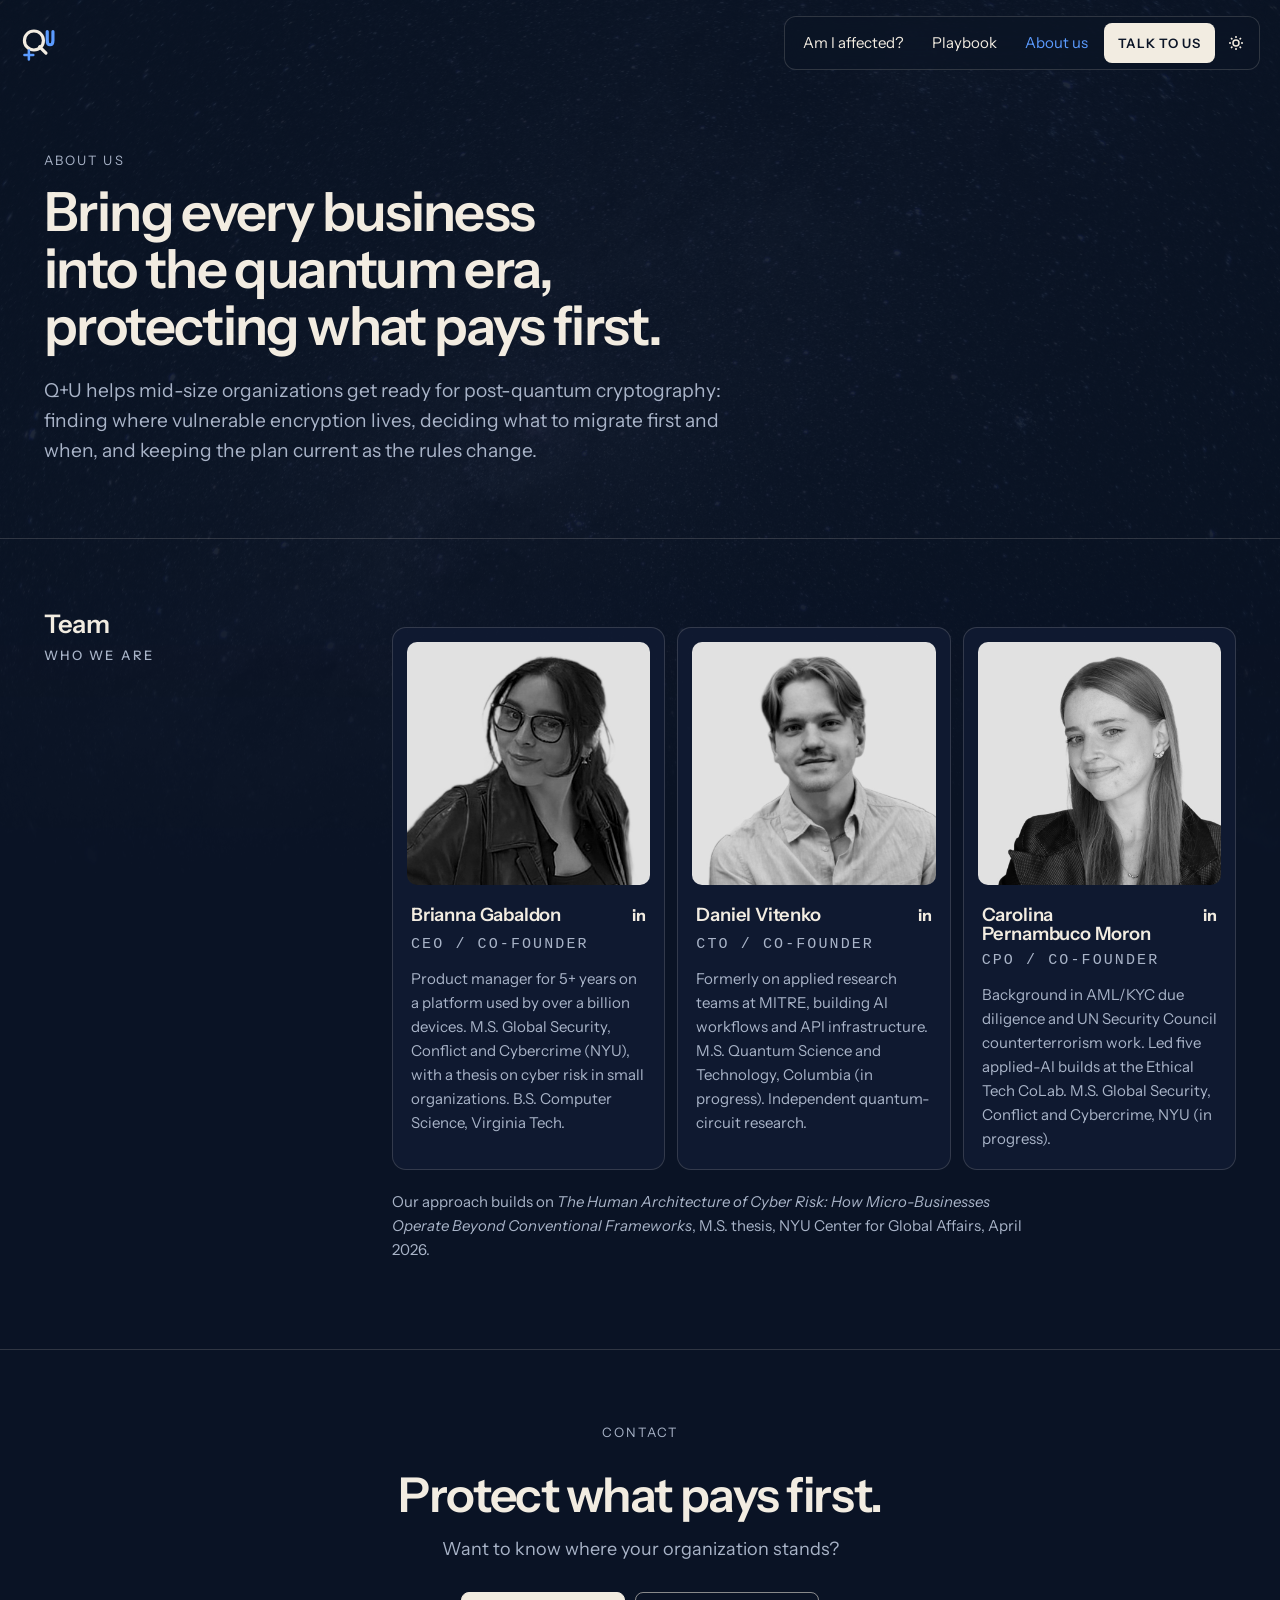
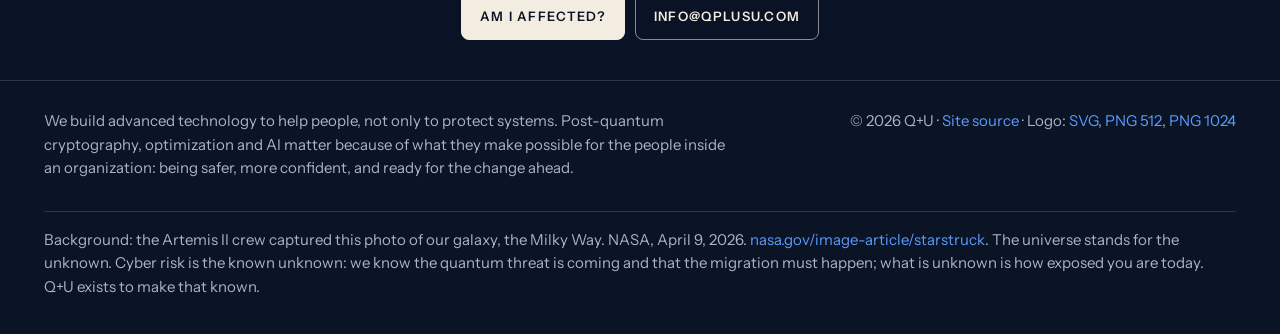
==== about.html @ ef6b321a "Trim the menu to Am I affected?, Playbook and About us Co-Authored-By: Claude Opus 5.5 <noreply@anth" ====
<!doctype html>
<html lang="en">
<head>
  <meta charset="utf-8">
  <meta name="viewport" content="width=device-width, initial-scale=1">
  <title>About Q+U</title>
  <meta name="description" content="Q+U's mission and the team behind it.">
  <script>
    (function(){try{
      var KEY="theme-override";
      function resolve(){var q=/[?&]theme=(dark|light)/.exec(location.search);if(q)return q[1];
        try{var o=sessionStorage.getItem(KEY);if(o==="dark"||o==="light")return o;}catch(e){}
        if(window.matchMedia&&window.matchMedia("(prefers-color-scheme: dark)").matches)return "dark";
        var h=new Date().getHours();return (h>=7&&h<19)?"light":"dark";}
      function apply(){var m=resolve();document.documentElement.setAttribute("data-theme",m);
        var meta=document.querySelector('meta[name="theme-color"]');if(meta)meta.content=m==="dark"?"#0B1426":"#F2ECE1";}
      apply();setInterval(apply,60000);
      window.__toggleTheme=function(){var cur=document.documentElement.getAttribute("data-theme");try{sessionStorage.setItem(KEY,cur==="dark"?"light":"dark");}catch(e){}apply();};
    }catch(e){}})();
  </script>
  <link rel="preconnect" href="https://fonts.googleapis.com">
  <link rel="stylesheet" href="https://fonts.googleapis.com/css2?family=Instrument+Sans:ital,wght@0,400;0,500;0,600;0,700;1,400&display=swap">
  <meta name="theme-color" content="#0B1426">
  <link rel="icon" href="assets/logo-mark.svg" type="image/svg+xml">
  <link rel="stylesheet" href="src/styles.css?v=20261103h">
</head>
<body>
  <a class="skip" href="#main">Skip to content</a>

  <div class="topbar">
    <a class="brand" href="./" aria-label="Q+U, home"><svg viewBox="0 0 120 120" aria-hidden="true"><circle cx="44" cy="52" r="30" fill="none" stroke="currentColor" stroke-width="10"/><path d="M62 72 L82 92" stroke="currentColor" stroke-width="10" stroke-linecap="round"/><path d="M86 24 V52 C86 70 104 70 104 52 V24" fill="none" stroke="var(--accent)" stroke-width="10" stroke-linecap="round"/><path d="M14 98 H42 M28 84 V112" stroke="var(--accent)" stroke-width="8" stroke-linecap="round"/></svg></a>
    <nav class="pill" id="pill" aria-label="Main">
      <a href="./#check">Am I affected?</a>
      <a href="./#playbook">Playbook</a>
      <a href="about.html" aria-current="page">About us</a>
      <div class="row">
        <a class="cta" href="./#contact">Talk to us</a>
        <button type="button" class="more" id="more" aria-label="Menu" aria-expanded="false"><svg viewBox="0 0 16 16" fill="none" stroke="currentColor" stroke-width="1.6"><path d="M2 4h12M2 8h12M2 12h12"/></svg></button>
        <button type="button" id="theme" aria-label="Toggle light and dark theme" onclick="window.__toggleTheme&&window.__toggleTheme()">
          <svg class="i-sun" viewBox="0 0 16 16" fill="none" stroke="currentColor" stroke-width="1.5"><circle cx="8" cy="8" r="3"/><path d="M8 1v2M8 13v2M1 8h2M13 8h2M3 3l1.4 1.4M11.6 11.6 13 13M3 13l1.4-1.4M11.6 4.4 13 3"/></svg>
          <svg class="i-moon" viewBox="0 0 16 16" fill="none" stroke="currentColor" stroke-width="1.5"><path d="M13.5 9.5A6 6 0 0 1 6.5 2.5a6 6 0 1 0 7 7z"/></svg>
        </button>
      </div>
    </nav>
  </div>

  <main id="main" tabindex="-1">
    <section class="block about-hero">
      <div class="wrap">
        <p class="eyebrow">About us</p>
        <h1 class="about-title">Bring every business into the quantum era, protecting what pays first.</h1>
        <p class="sub about-sub">Q+U helps mid-size organizations get ready for post-quantum cryptography: finding where vulnerable encryption lives, deciding what to migrate first and when, and keeping the plan current as the rules change.</p>
      </div>
    </section>

    <section class="block" id="team">
      <div class="wrap cols">
        <h2>Team<small>Who we are</small></h2>
        <div class="reveal">
          <div class="cards">
            <div class="card person"><div class="photo"><img src="assets/team/brianna.jpg?v=6" alt="Brianna Gabaldon" width="800" height="800" loading="lazy"></div><div class="who"><h3>Brianna Gabaldon</h3><a class="li" href="https://www.linkedin.com/in/brianna-gabaldon-328011149/" rel="noopener" aria-label="Brianna Gabaldon on LinkedIn">in</a></div><span class="role">CEO / Co-founder</span><p class="fine">Product manager for 5+ years on a platform used by over a billion devices. M.S. Global Security, Conflict and Cybercrime (NYU), with a thesis on cyber risk in small organizations. B.S. Computer Science, Virginia Tech.</p></div>
            <div class="card person"><div class="photo"><img src="assets/team/daniel.jpg?v=6" alt="Daniel Vitenko" width="800" height="800" loading="lazy"></div><div class="who"><h3>Daniel Vitenko</h3><a class="li" href="https://www.linkedin.com/in/daniel-vitenko/" rel="noopener" aria-label="Daniel Vitenko on LinkedIn">in</a></div><span class="role">CTO / Co-founder</span><p class="fine">Formerly on applied research teams at MITRE, building AI workflows and API infrastructure. M.S. Quantum Science and Technology, Columbia (in progress). Independent quantum-circuit research.</p></div>
            <div class="card person"><div class="photo"><img src="assets/team/carolina.jpg?v=6" alt="Carolina Pernambuco Moron" width="800" height="800" loading="lazy"></div><div class="who"><h3>Carolina Pernambuco Moron</h3><a class="li" href="https://www.linkedin.com/in/carolina-pernambuco-moron/" rel="noopener" aria-label="Carolina Pernambuco Moron on LinkedIn">in</a></div><span class="role">CPO / Co-founder</span><p class="fine">Background in AML/KYC due diligence and UN Security Council counterterrorism work. Led five applied-AI builds at the Ethical Tech CoLab. M.S. Global Security, Conflict and Cybercrime, NYU (in progress).</p></div>
          </div>
          <p class="fine" style="margin-top:20px">Our approach builds on <em>The Human Architecture of Cyber Risk: How Micro-Businesses Operate Beyond Conventional Frameworks</em>, M.S. thesis, NYU Center for Global Affairs, April 2026.</p>
        </div>
      </div>
    </section>

    <section class="block" id="contact">
      <div class="wrap contact-inner reveal">
        <p class="eyebrow">Contact</p>
        <h2>Protect what pays first.</h2>
        <p>Want to know where your organization stands?</p>
        <div class="btns">
          <a class="btn solid" href="./#check">Am I affected?</a>
          <a class="btn" href="mailto:info@qplusu.com">info@qplusu.com</a>
        </div>
      </div>
    </section>
  </main>

  <footer class="site">
    <div class="wrap">
      <p>We build advanced technology to help people, not only to protect systems. Post-quantum cryptography, optimization and AI matter because of what they make possible for the people inside an organization: being safer, more confident, and ready for the change ahead.</p>
      <p>© 2026 Q+U · <a href="https://github.com/QplusU/qplusu.github.io">Site source</a> · Logo: <a href="assets/brand/qplusu-mark.svg" download>SVG</a>, <a href="assets/brand/qplusu-mark-512.png" download>PNG 512</a>, <a href="assets/brand/qplusu-mark-1024.png" download>PNG 1024</a></p>
      <p class="credit">Background: the Artemis II crew captured this photo of our galaxy, the Milky Way. NASA, April 9, 2026. <a href="https://www.nasa.gov/image-article/starstruck/" rel="noopener">nasa.gov/image-article/starstruck</a>. The universe stands for the unknown. Cyber risk is the known unknown: we know the quantum threat is coming and that the migration must happen; what is unknown is how exposed you are today. Q+U exists to make that known.</p>
    </div>
  </footer>
  <script>
    (function(){
      var io = new IntersectionObserver(function(es){ es.forEach(function(e){ if(e.isIntersecting){ e.target.classList.add('in'); io.unobserve(e.target); } }); }, { rootMargin: '0px 0px -10% 0px' });
      document.querySelectorAll('.reveal').forEach(function(el){ io.observe(el); });
      // galaxy: full in the hero, dimmed once the reader is in the text
      (function(){
        var root = document.documentElement, hero = document.querySelector('.hero');
        function upd(){ var h = hero ? hero.offsetHeight : 800; var g = Math.max(0.25, 1 - Math.max(0, window.scrollY - h * 0.5) / (h * 0.6)); root.style.setProperty('--gal', g.toFixed(2)); }
        window.addEventListener('scroll', upd, { passive: true }); window.addEventListener('resize', upd, { passive: true }); upd();
      })();
      // playbook signup: opens the visitor's mail app until a form service is connected
      (function(){
        var f = document.getElementById('signup'); if (!f) return;
        f.addEventListener('submit', function(e){
          e.preventDefault();
          var d = new FormData(f), body = 'Please send me the PQC readiness playbook when it is ready.\n\nEmail: ' + d.get('email') + '\nRole: ' + (d.get('role')||'') + '\nSector: ' + (d.get('sector')||'') + '\nQuestion: ' + (d.get('question')||'');
          location.href = 'mailto:info@qplusu.com?subject=' + encodeURIComponent('Playbook signup') + '&body=' + encodeURIComponent(body);
        });
      })();
      var pill = document.getElementById('pill'), more = document.getElementById('more');
      more.addEventListener('click', function(){ var o = pill.classList.toggle('open'); more.setAttribute('aria-expanded', o); });
      pill.querySelectorAll('a').forEach(function(a){ a.addEventListener('click', function(){ pill.classList.remove('open'); }); });
    })();
  </script>
</body>
</html>
---- src/styles.css ----
/* Q+U — full-viewport hero on a particle ring, floating pill nav, light and dark themes.
   Direction from harmoniqs.ai: one deep ground colour, cream lettering, a single accent,
   tight display type, lots of air. Rules and tables keep the ruled-paper feel below the fold. */

:root {
  --font: "Instrument Sans", "Be Vietnam Pro", "Helvetica Neue", Arial, sans-serif;
  --fs-0: 0.8125rem;
  --fs-1: 0.9375rem;
  --fs-2: 1.125rem;
  --fs-3: 1.6rem;
  --fs-display: clamp(2.6rem, 1.6rem + 4.2vw, 5.4rem);
  --label-w: 300px;
  --measure: 64ch;
  --ease: cubic-bezier(.2,.7,.2,1);

  /* light: the paper palette */
  --bg: #F2ECE1;
  --bg-2: #EAE2D4;
  --fg: #14264A;
  --fg-soft: #4A5A78;
  --line: rgba(20,38,74,0.22);
  --line-strong: #14264A;
  --accent: #2A66B8;
  --accent-ink: #FFFFFF;
  --cta: #14264A;
  --cta-ink: #F2ECE1;
  --ring-a: 42,102,184;
  --ring-b: 20,38,74;
  --pill: rgba(242,236,225,0.72);
  color-scheme: light;
}
:root[data-theme="dark"] {
  --bg: #0B1426;
  --bg-2: #101B33;
  --fg: #F2ECE1;
  --fg-soft: #A9B4C8;
  --line: rgba(242,236,225,0.16);
  --line-strong: rgba(242,236,225,0.55);
  --accent: #5B9BFF;
  --accent-ink: #0B1426;
  --cta: #F2ECE1;
  --cta-ink: #0B1426;
  --ring-a: 91,155,255;
  --ring-b: 242,236,225;
  --pill: rgba(11,20,38,0.6);
  color-scheme: dark;
}

*, *::before, *::after { box-sizing: border-box; }
html { -webkit-text-size-adjust: 100%; scroll-behavior: smooth; }
@media (prefers-reduced-motion: reduce) { html { scroll-behavior: auto; } }
body { margin: 0; background: var(--bg); color: var(--fg); font: 400 var(--fs-2)/1.55 var(--font); transition: background 400ms var(--ease), color 400ms var(--ease); position: relative; isolation: isolate; }
/* the universe behind everything: the unknown. faint, fixed, fading toward the bottom of the viewport */
body::before { content: ""; position: fixed; inset: 0; z-index: -2; pointer-events: none; background: url("../assets/galaxy.jpg") center / cover no-repeat; opacity: calc(0.6 * var(--gal)); mix-blend-mode: screen; transition: opacity 200ms linear;
  -webkit-mask-image: linear-gradient(180deg, #000 0%, #000 55%, transparent 100%); mask-image: linear-gradient(180deg, #000 0%, #000 55%, transparent 100%); }
:root:not([data-theme="dark"]) body::before { opacity: calc(0.14 * var(--gal)); filter: invert(1) grayscale(1) contrast(1.1) blur(0.4px); mix-blend-mode: multiply; }
@media (prefers-reduced-transparency: reduce) { body::before { display: none; } }
::selection { background: var(--accent); color: var(--accent-ink); }
:focus-visible { outline: 2px solid var(--accent); outline-offset: 3px; }
a { color: var(--accent); text-decoration: none; }
a:hover { text-decoration: underline; text-underline-offset: 0.2em; }
h1, h2, h3, h4 { font-weight: 600; line-height: 1.05; margin: 0; text-wrap: balance; letter-spacing: -0.02em; }
h2 { font-size: var(--fs-3); letter-spacing: -0.015em; }
h3 { font-size: var(--fs-2); margin: 28px 0 10px; letter-spacing: -0.01em; }
p { max-width: var(--measure); margin: 0 0 1em; }
.fine { font-size: var(--fs-1); line-height: 1.6; color: var(--fg-soft); }
.eyebrow { font-size: var(--fs-0); letter-spacing: 0.16em; text-transform: uppercase; color: var(--fg-soft); margin: 0 0 14px; }
.skip { position: absolute; left: -999px; }
.skip:focus { left: 16px; top: 8px; z-index: 2000; background: var(--bg); border: 1px solid var(--line-strong); padding: 6px 10px; }
.wrap { max-width: 1240px; margin-inline: auto; padding-inline: 24px; }

/* ---------- floating pill nav ---------- */
.topbar { position: fixed; inset: 0 0 auto 0; z-index: 100; display: flex; align-items: center; justify-content: space-between; padding: 16px 20px; pointer-events: none; }
.topbar > * { pointer-events: auto; }
.brand { display: inline-flex; align-items: center; gap: 10px; color: var(--fg); font-weight: 700; font-size: 1.15rem; letter-spacing: -0.02em; }
.brand:hover { text-decoration: none; }
.brand img { width: 30px; height: 30px; display: block; }
.brand .plus { color: var(--accent); }
.pill { display: flex; align-items: center; gap: 4px; padding: 6px; border: 1px solid var(--line); border-radius: 12px; background: var(--pill); backdrop-filter: blur(14px); -webkit-backdrop-filter: blur(14px); }
.pill a { color: var(--fg); font-size: var(--fs-1); padding: 8px 12px; border-radius: 8px; white-space: nowrap; }
.pill a:hover { background: color-mix(in srgb, var(--fg) 8%, transparent); text-decoration: none; }
.pill .cta { background: var(--cta); color: var(--cta-ink); font-weight: 600; letter-spacing: 0.06em; text-transform: uppercase; font-size: var(--fs-0); padding: 10px 14px; }
.pill .cta:hover { background: var(--accent); color: var(--accent-ink); }
.pill button { all: unset; cursor: pointer; display: grid; place-items: center; width: 34px; height: 34px; border-radius: 8px; color: var(--fg); }
.pill button:hover { background: color-mix(in srgb, var(--fg) 8%, transparent); }
.pill button svg { width: 16px; height: 16px; }
:root[data-theme="dark"] .pill .i-sun { display: block; } :root[data-theme="dark"] .pill .i-moon { display: none; }
:root:not([data-theme="dark"]) .pill .i-sun { display: none; } :root:not([data-theme="dark"]) .pill .i-moon { display: block; }
.pill .row { display: flex; align-items: center; gap: 4px; }
.pill .more { display: none; }

/* ---------- hero ---------- */
.hero { position: relative; min-height: min(100svh, 900px); display: grid; align-items: center; overflow: hidden; isolation: isolate; padding-block: 110px 70px; }
.hero::before { content: ""; position: absolute; inset: 0; z-index: -1; background: radial-gradient(60% 70% at 72% 50%, color-mix(in srgb, var(--accent) 10%, transparent), transparent 70%); }
.hero-grid { display: grid; grid-template-columns: minmax(0, 11fr) minmax(0, 9fr); gap: 32px; align-items: center; width: 100%; }
.hero-inner { position: relative; text-align: left; }
.hero h1 { font-size: clamp(2.4rem, 1.4rem + 3.4vw, 4.6rem); letter-spacing: -0.035em; line-height: 0.98; max-width: 14ch; }
.hero .sub { margin: 22px 0 30px; max-width: 44ch; color: var(--fg-soft); font-size: clamp(1rem, 0.9rem + 0.4vw, 1.2rem); }
.hero .btns { justify-content: flex-start; }
.hero-fig { position: relative; aspect-ratio: 1 / 1; max-width: 600px; width: 100%; margin-left: auto; }
#disc { display: block; width: 100%; height: 100%; }
.hero-fig .ring-key { left: 0; right: 0; bottom: -8px; justify-content: flex-end; }
.btns { display: flex; gap: 10px; flex-wrap: wrap; justify-content: center; }
.btn { display: inline-block; font-weight: 600; font-size: var(--fs-0); letter-spacing: 0.1em; text-transform: uppercase; padding: 13px 18px; border-radius: 8px; border: 1px solid var(--line-strong); color: var(--fg); transition: transform 200ms var(--ease), background 200ms var(--ease), color 200ms var(--ease); }
.btn:hover { text-decoration: none; transform: translateY(-1px); background: color-mix(in srgb, var(--fg) 8%, transparent); }
.btn.solid { background: var(--cta); color: var(--cta-ink); border-color: var(--cta); }
.btn.solid:hover { background: var(--accent); border-color: var(--accent); color: var(--accent-ink); }
.btn.accent { background: var(--accent); color: var(--accent-ink); border-color: var(--accent); }
.scrollhint { position: absolute; bottom: 22px; left: 50%; transform: translateX(-50%); font-size: var(--fs-0); letter-spacing: 0.16em; text-transform: uppercase; color: var(--fg-soft); }
.scrollhint::after { content: ""; display: block; width: 1px; height: 28px; margin: 8px auto 0; background: var(--line-strong); animation: hint 1.8s var(--ease) infinite; transform-origin: top; }
@keyframes hint { 0% { transform: scaleY(0); } 50% { transform: scaleY(1); } 100% { transform: scaleY(0); transform-origin: bottom; } }
.ring-key { position: absolute; left: 24px; bottom: 22px; display: flex; gap: 16px; font-size: var(--fs-0); letter-spacing: 0.14em; text-transform: uppercase; color: var(--fg-soft); }
.ring-key i { display: inline-block; width: 8px; height: 8px; margin-right: 6px; vertical-align: 0; background: rgb(var(--ring-b)); opacity: 0.6; }
.ring-key i.on { background: rgb(var(--ring-a)); opacity: 1; }

/* ---------- stats band ---------- */
.band { border-block: 1px solid var(--line); background: color-mix(in srgb, var(--bg-2) 94%, transparent); }
.stats { display: grid; grid-template-columns: repeat(3, minmax(0, 1fr)); }
.stats > div { padding: 28px 24px; border-right: 1px solid var(--line); }
.stats > div:last-child { border-right: 0; }
.stats b { display: block; font-size: clamp(2rem, 1.4rem + 2vw, 3.2rem); font-weight: 600; letter-spacing: -0.03em; line-height: 1; font-variant-numeric: tabular-nums; }
.stats span { display: block; margin-top: 8px; font-size: var(--fs-2); color: var(--fg-soft); }

/* ---------- sections: label column, body ---------- */
section.block { padding-block: 72px; border-bottom: 1px solid var(--line); background: color-mix(in srgb, var(--bg) 86%, transparent); }
section.hero { background: transparent; }
section.block:last-of-type { border-bottom: 0; }
.cols { display: grid; grid-template-columns: var(--label-w) minmax(0, 1fr); gap: 0 48px; }
.cols > h2 { position: sticky; top: 96px; align-self: start; }
.cols > h2 small { display: block; font: 500 var(--fs-0)/1.4 var(--font); letter-spacing: 0.16em; text-transform: uppercase; color: var(--fg-soft); margin-top: 8px; }
.cols .lead { font-size: clamp(1.25rem, 1.05rem + 0.8vw, 1.65rem); line-height: 1.35; letter-spacing: -0.015em; max-width: 30ch; margin-bottom: 20px; }

/* cards */
.cards { display: grid; grid-template-columns: repeat(auto-fill, minmax(250px, 1fr)); gap: 12px; margin: 16px 0 8px; }
.cards.two { grid-template-columns: repeat(auto-fit, minmax(250px, 1fr)); max-width: 720px; }
.card { display: flex; flex-direction: column; gap: 8px; padding: 20px; border: 1px solid var(--line); border-radius: 14px; background: color-mix(in srgb, var(--bg-2) 88%, transparent); color: var(--fg); transition: transform 240ms var(--ease), border-color 240ms var(--ease), background 240ms var(--ease); }
.card h3 { margin: 6px 0 0; }
.card p { margin: 0; }
a.card:hover { text-decoration: none; transform: translateY(-3px); border-color: var(--accent); }
.cardtop, .cardfoot { display: flex; justify-content: space-between; align-items: center; gap: 8px; flex-wrap: wrap; }
.cardfoot { margin-top: auto; padding-top: 8px; }
.tag { align-self: flex-start; font-size: var(--fs-0); font-weight: 600; letter-spacing: 0.12em; text-transform: uppercase; color: var(--accent); }
.status { font-size: var(--fs-0); letter-spacing: 0.12em; text-transform: uppercase; border: 1px solid var(--line-strong); border-radius: 999px; padding: 2px 9px; color: var(--fg-soft); }
.status.proto { border-style: dashed; }
.card.person { padding: 14px 14px 18px; gap: 0; }
.card.person .photo { aspect-ratio: 1 / 1; border-radius: 10px; overflow: hidden; background: var(--bg-2); margin-bottom: 18px; }
.card.person .photo img { width: 100%; height: 100%; object-fit: cover; display: block; filter: grayscale(1) contrast(1.08); transition: filter 300ms var(--ease); }
.card.person:hover .photo img { filter: grayscale(1) contrast(1.12) brightness(1.04); }
.card.person .who { display: flex; justify-content: space-between; align-items: baseline; gap: 12px; padding-inline: 4px; }
.card.person .who h3 { margin: 0; font-size: 1.15rem; }
.card.person .li { font-weight: 700; font-size: 1rem; letter-spacing: 0; color: var(--fg); text-decoration: none; }
.card.person .li:hover { color: var(--accent); }
.card.person .role { display: block; margin: 6px 0 12px; padding-inline: 4px; font: 500 var(--fs-1)/1.4 ui-monospace, Menlo, Consolas, monospace; letter-spacing: 0.14em; text-transform: uppercase; color: var(--fg-soft); }
.card.person p { padding-inline: 4px; }

/* tables */
table.spec { border-collapse: collapse; width: 100%; max-width: 860px; font-size: var(--fs-2); margin: 8px 0 12px; }
table.spec th, table.spec td { text-align: left; padding: 12px 0; border-top: 1px solid var(--line); vertical-align: top; }
table.spec tr:last-child th, table.spec tr:last-child td { border-bottom: 1px solid var(--line); }
table.spec th { font-weight: 600; letter-spacing: 0.1em; text-transform: uppercase; font-size: var(--fs-1); width: 30%; padding-right: 16px; color: var(--fg); }
table.spec td { color: var(--fg); }
table.spec tr.us th, table.spec tr.us td { color: var(--accent); }
.callout { border: 1px solid var(--line); border-left: 3px solid var(--accent); border-radius: 0 12px 12px 0; padding: 14px 18px; margin: 20px 0 0; font-size: var(--fs-1); color: var(--fg-soft); max-width: 820px; }
.callout p { margin: 0; max-width: none; }

/* reveal */
.reveal { opacity: 0; transform: translateY(18px); transition: opacity 700ms var(--ease), transform 700ms var(--ease); }
.reveal.in { opacity: 1; transform: none; }
@media (prefers-reduced-motion: reduce) { .reveal { opacity: 1; transform: none; transition: none; } .scrollhint::after { animation: none; } }

/* wave band under the contact call to action */
.wave-band { position: relative; height: clamp(360px, 46vw, 620px); margin-top: -16px; }
.wave-band canvas { position: absolute; inset: 0; width: 100%; height: 100%; display: block; }
.wave-band .ring-key { left: 24px; bottom: 10px; }
section#contact { padding-block: 40px 0; }

/* contact + footer */
.contact-inner { text-align: center; padding: 16px 24px 40px; }
.contact-inner h2 { font-size: clamp(1.8rem, 1.2rem + 2.4vw, 3rem); letter-spacing: -0.03em; }
.contact-inner p { margin: 16px auto 28px; color: var(--fg-soft); }
footer.site { border-top: 1px solid var(--line); padding: 28px 0 36px; font-size: var(--fs-1); color: var(--fg-soft); background: color-mix(in srgb, var(--bg) 85%, transparent); }
footer.site .credit { flex-basis: 100%; max-width: none; border-top: 1px solid var(--line); padding-top: 16px; margin-top: 8px; }
footer.site .wrap { display: flex; justify-content: space-between; gap: 24px; flex-wrap: wrap; }
footer.site p { margin: 0; max-width: 70ch; }

/* ---------- narrow ---------- */
@media (max-width: 1100px) { :root { --label-w: 240px; } }
@media (max-width: 900px) {
  .pill a:not(.cta) { display: none; }
  .pill .more { display: grid; }
  .pill.open a:not(.cta) { display: block; }
  .pill.open { position: absolute; top: 12px; right: 16px; flex-direction: column; align-items: stretch; }
  .pill.open .row { display: flex; gap: 4px; align-self: flex-end; }
  .cols { grid-template-columns: minmax(0, 1fr); gap: 18px; }
  .cols > h2 { position: static; }
  .stats { grid-template-columns: minmax(0, 1fr); }
  .stats > div { border-right: 0; border-bottom: 1px solid var(--line); padding: 20px 24px; }
  .stats > div:last-child { border-bottom: 0; }
  section.block { padding-block: 48px; }
  .ring-key { display: none; }
  .hero { padding-block: 96px 56px; min-height: 0; }
  .hero-grid { grid-template-columns: minmax(0, 1fr); gap: 24px; }
  .hero h1 { max-width: none; }
  .hero-fig { max-width: 420px; margin-inline: auto; }
  .scrollhint { display: none; }
  table.spec th { width: 38%; }
  .wrap { padding-inline: 16px; }
}
.hero-note { margin: 26px 0 0; max-width: 44ch; }

/* telescope: a lens that follows the pointer and reveals the universe at full strength */
:root { --lx: -1000px; --ly: -1000px; --lens: 0; --lr: 90px; --gal: 1; }
body::after { content: ""; position: fixed; inset: 0; z-index: -1; pointer-events: none; opacity: var(--lens);
  background: url("../assets/galaxy.jpg") center / 160% auto no-repeat;
  background-position: calc(50% + (50% - var(--lx)) * 0.2) calc(50% + (50% - var(--ly)) * 0.2);
  -webkit-mask-image: radial-gradient(circle var(--lr) at var(--lx) var(--ly), #000 0 82%, transparent 100%);
  mask-image: radial-gradient(circle var(--lr) at var(--lx) var(--ly), #000 0 82%, transparent 100%);
  transition: opacity 300ms var(--ease); }
:root:not([data-theme="dark"]) body::after { filter: invert(1) grayscale(1) contrast(1.15); mix-blend-mode: multiply; }
.lens { position: fixed; left: var(--lx); top: var(--ly); width: calc(var(--lr) * 2); height: calc(var(--lr) * 2); transform: translate(-50%, -50%); border-radius: 50%; pointer-events: none; z-index: 5; opacity: var(--lens);
  border: 1px solid color-mix(in srgb, var(--fg) 45%, transparent); box-shadow: inset 0 0 0 1px color-mix(in srgb, var(--fg) 10%, transparent), 0 0 0 6px color-mix(in srgb, var(--bg) 25%, transparent); transition: opacity 300ms var(--ease); }
.lens::before, .lens::after { content: ""; position: absolute; background: color-mix(in srgb, var(--fg) 45%, transparent); }
.lens::before { left: 50%; top: 0; width: 1px; height: 10px; box-shadow: 0 calc(var(--lr) * 2 - 10px) 0 color-mix(in srgb, var(--fg) 45%, transparent); }
.lens::after { top: 50%; left: 0; height: 1px; width: 10px; box-shadow: calc(var(--lr) * 2 - 10px) 0 0 color-mix(in srgb, var(--fg) 45%, transparent); }
.lens span { position: absolute; left: 50%; bottom: -20px; transform: translateX(-50%); font-size: 9px; letter-spacing: 0.18em; text-transform: uppercase; color: var(--fg-soft); white-space: nowrap; }
@media (hover: none), (prefers-reduced-motion: reduce) { .lens, body::after { display: none; } }

.hero .eyebrow { font-size: clamp(1rem, 0.85rem + 0.5vw, 1.25rem); font-weight: 700; letter-spacing: 0.14em; color: var(--accent); margin-bottom: 18px; }
table.spec.stages th .arrow { color: var(--accent); margin-left: 6px; font-weight: 400; }
.cards.one { grid-template-columns: minmax(0, 560px); }
/* our insight: the universe shows through */
section#insight { background: transparent; }
section#insight .card { background: color-mix(in srgb, var(--bg) 35%, transparent); backdrop-filter: blur(3px); -webkit-backdrop-filter: blur(3px); }
section#insight p, section#insight .card p { color: var(--fg); }
/* scanner stages: just the words */
ol.stages { list-style: none; margin: 24px 0 8px; padding: 0; display: flex; flex-wrap: wrap; align-items: center; gap: 14px 0; }
ol.stages li { font-weight: 700; font-size: clamp(1.2rem, 1rem + 1vw, 1.8rem); letter-spacing: -0.01em; }
ol.stages li + li::before { content: "→"; color: var(--accent); font-weight: 400; margin: 0 18px; }
/* migration plan mock */
.card.plan { max-width: 860px; padding: 20px 22px; }
table.plan { border-collapse: collapse; width: 100%; font-size: var(--fs-1); margin-top: 8px; }
table.plan th, table.plan td { text-align: left; padding: 10px 12px 10px 0; border-top: 1px solid var(--line); vertical-align: top; }
table.plan th { font-weight: 600; letter-spacing: 0.1em; text-transform: uppercase; font-size: var(--fs-0); color: var(--accent); border-top: 0; }
table.plan td:first-child { white-space: nowrap; font-family: ui-monospace, Menlo, Consolas, monospace; color: var(--fg-soft); }
@media (max-width: 600px) { table.plan th:nth-child(4), table.plan td:nth-child(4) { display: none; } }
/* playbook signup */
ul.ticks { list-style: none; padding: 0; margin: 0 0 24px; }
ul.ticks li { padding: 6px 0 6px 26px; position: relative; }
ul.ticks li::before { content: "→"; position: absolute; left: 0; color: var(--accent); }
form.signup { display: grid; grid-template-columns: repeat(auto-fit, minmax(220px, 1fr)); gap: 14px 16px; max-width: 760px; }
form.signup .wide { grid-column: 1 / -1; }
form.signup label { display: flex; flex-direction: column; gap: 6px; font-size: var(--fs-0); font-weight: 600; letter-spacing: 0.1em; text-transform: uppercase; color: var(--fg); }
form.signup .opt { font-weight: 400; color: var(--fg-soft); letter-spacing: 0.06em; }
form.signup input, form.signup select, form.signup textarea { font: 400 var(--fs-1)/1.4 var(--font); letter-spacing: 0; text-transform: none; color: var(--fg); background: color-mix(in srgb, var(--bg-2) 88%, transparent); border: 1px solid var(--line); border-radius: 8px; padding: 11px 12px; }
form.signup input:focus, form.signup select:focus, form.signup textarea:focus { outline: none; border-color: var(--accent); }
form.signup button { cursor: pointer; font-family: var(--font); }
form.signup p { margin: 0; }
/* faq */
.faq details { border-top: 1px solid var(--line); padding: 4px 0; max-width: 860px; }
.faq details:last-child { border-bottom: 1px solid var(--line); }
.faq summary { cursor: pointer; list-style: none; padding: 14px 28px 14px 0; font-weight: 600; font-size: var(--fs-2); position: relative; }
.faq summary::-webkit-details-marker { display: none; }
.faq summary::after { content: "+"; position: absolute; right: 4px; top: 12px; color: var(--accent); font-weight: 400; font-size: 1.3em; }
.faq details[open] summary::after { content: "–"; }
.faq details p { margin: 0 0 16px; color: var(--fg-soft); }
/* am I affected? check */
#check .q { margin: 22px 0 0; }
.qlabel { font-size: var(--fs-0); font-weight: 600; letter-spacing: 0.12em; text-transform: uppercase; color: var(--fg); margin: 0 0 10px; }
.qlabel .opt { font-weight: 400; color: var(--fg-soft); letter-spacing: 0.06em; margin-left: 6px; }
.chips { display: flex; flex-wrap: wrap; gap: 8px; }
.chips button { font: 500 var(--fs-1)/1.3 var(--font); color: var(--fg); background: color-mix(in srgb, var(--bg-2) 88%, transparent); border: 1px solid var(--line); border-radius: 999px; padding: 9px 14px; cursor: pointer; transition: border-color 160ms var(--ease), background 160ms var(--ease), color 160ms var(--ease); }
.chips button:hover { border-color: var(--accent); }
.chips button[aria-pressed="true"] { background: var(--accent); border-color: var(--accent); color: var(--accent-ink); }
.check-result { margin-top: 24px; max-width: 860px; }
.check-result .clocks { display: grid; grid-template-columns: repeat(auto-fit, minmax(240px, 1fr)); gap: 12px; margin-bottom: 18px; }
.check-result .verdict { border: 1px solid var(--line); border-left: 3px solid var(--accent); border-radius: 0 12px 12px 0; padding: 14px 16px; background: color-mix(in srgb, var(--bg-2) 88%, transparent); }
.check-result .verdict.lv1 { border-left-color: var(--line-strong); }
.check-result .verdict h3 { margin: 4px 0 2px; }
.check-result .verdict p { margin: 0; font-size: var(--fs-1); color: var(--fg-soft); }
.check-result .rules details { border-top: 1px solid var(--line); }
.check-result .rules details:last-child { border-bottom: 1px solid var(--line); }
.check-result .rules summary { cursor: pointer; list-style: none; display: flex; justify-content: space-between; align-items: center; gap: 12px; padding: 11px 0; font-size: var(--fs-1); }
.check-result .rules summary::-webkit-details-marker { display: none; }
.check-result .rules summary b { font-weight: 600; }
.check-result .rules summary b::before { content: "+"; color: var(--accent); margin-right: 10px; font-weight: 400; }
.check-result .rules details[open] summary b::before { content: "\2013"; }
.check-result .rules details p { margin: 0 0 12px 22px; font-size: var(--fs-1); color: var(--fg-soft); }
.check-result .when { color: var(--fg); }
.check-result a.src { color: var(--fg-soft); text-decoration: underline; text-underline-offset: 2px; }
.checkform { margin-top: 22px; max-width: 860px; }
.checkform .cta-line { font-weight: 600; margin: 0 0 10px; }
.checkform .row { display: flex; flex-wrap: wrap; gap: 8px; }
.checkform input { flex: 1 1 200px; font: 400 var(--fs-1)/1.4 var(--font); color: var(--fg); background: color-mix(in srgb, var(--bg-2) 88%, transparent); border: 1px solid var(--line); border-radius: 8px; padding: 11px 12px; }
.checkform input:focus { outline: none; border-color: var(--accent); }
.checkform button { cursor: pointer; font-family: var(--font); }
.checkform .fine { margin: 10px 0 0; }
/* business / legal / security map */
table.matrix { border-collapse: collapse; width: 100%; max-width: 900px; font-size: var(--fs-1); margin: 8px 0 4px; }
table.matrix th, table.matrix td { text-align: left; vertical-align: top; padding: 14px 14px 14px 0; border-top: 1px solid var(--line); }
table.matrix tbody tr:last-child th, table.matrix tbody tr:last-child td { border-bottom: 1px solid var(--line); }
table.matrix thead th { border-top: 0; font-size: var(--fs-0); font-weight: 600; letter-spacing: 0.12em; text-transform: uppercase; color: var(--accent); }
table.matrix tbody th { font-size: var(--fs-0); font-weight: 600; letter-spacing: 0.12em; text-transform: uppercase; color: var(--fg); width: 16%; }
table.matrix td { color: var(--fg-soft); width: 28%; }
@media (max-width: 700px) {
  table.matrix thead { display: none; }
  table.matrix, table.matrix tbody, table.matrix tr, table.matrix th, table.matrix td { display: block; width: auto; }
  table.matrix tbody tr { border-top: 1px solid var(--line); padding: 10px 0 6px; }
  table.matrix tbody th, table.matrix td { border: 0 !important; padding: 4px 0; }
  table.matrix td::before { content: attr(data-label) " · "; color: var(--accent); font-weight: 600; }
}
/* sample plan inside the check result */
.check-result details.sample { margin-top: 16px; }
.check-result details.sample summary { cursor: pointer; list-style: none; display: inline-block; font-weight: 600; font-size: var(--fs-1); color: var(--accent); }
.check-result details.sample summary::-webkit-details-marker { display: none; }
.check-result details.sample summary::after { content: " \2192"; }
.check-result details.sample[open] summary::after { content: " \2193"; }
.check-result details.sample .fine { margin: 8px 0 4px; }
.check-result table.plan td { color: var(--fg-soft); }
@media (max-width: 600px) { .check-result table.plan th:nth-child(4), .check-result table.plan td:nth-child(4) { display: table-cell; } .check-result table.plan { font-size: var(--fs-0); } }
/* logo: one theme-aware mark */
.brand svg { width: 38px; height: 38px; display: block; color: var(--fg); }
/* mission line under the hero buttons */
.hero-note.mission { max-width: 40ch; margin-top: 26px; font-size: var(--fs-1); line-height: 1.5; color: var(--fg); }
.hero-note.mission .tag { display: block; margin-bottom: 4px; }
/* scannable bullet lists in cards */
ul.ticks.tight { margin: 6px 0 0; }
ul.ticks.tight li { padding: 5px 0 5px 22px; font-size: var(--fs-1); color: var(--fg-soft); }
ul.ticks.tight li b { color: var(--fg); font-weight: 600; }
.stats span a { color: inherit; text-decoration: underline; text-underline-offset: 2px; }
/* about page */
section.block.about-hero { padding-top: 150px; }
.about-title { font-size: clamp(2rem, 1.3rem + 2.6vw, 3.6rem); letter-spacing: -0.03em; line-height: 1.05; max-width: 20ch; margin: 10px 0 0; }
.about-sub { margin: 22px 0 0; max-width: 56ch; color: var(--fg-soft); font-size: clamp(1rem, 0.9rem + 0.4vw, 1.2rem); }
.pill a[aria-current="page"] { color: var(--accent); }
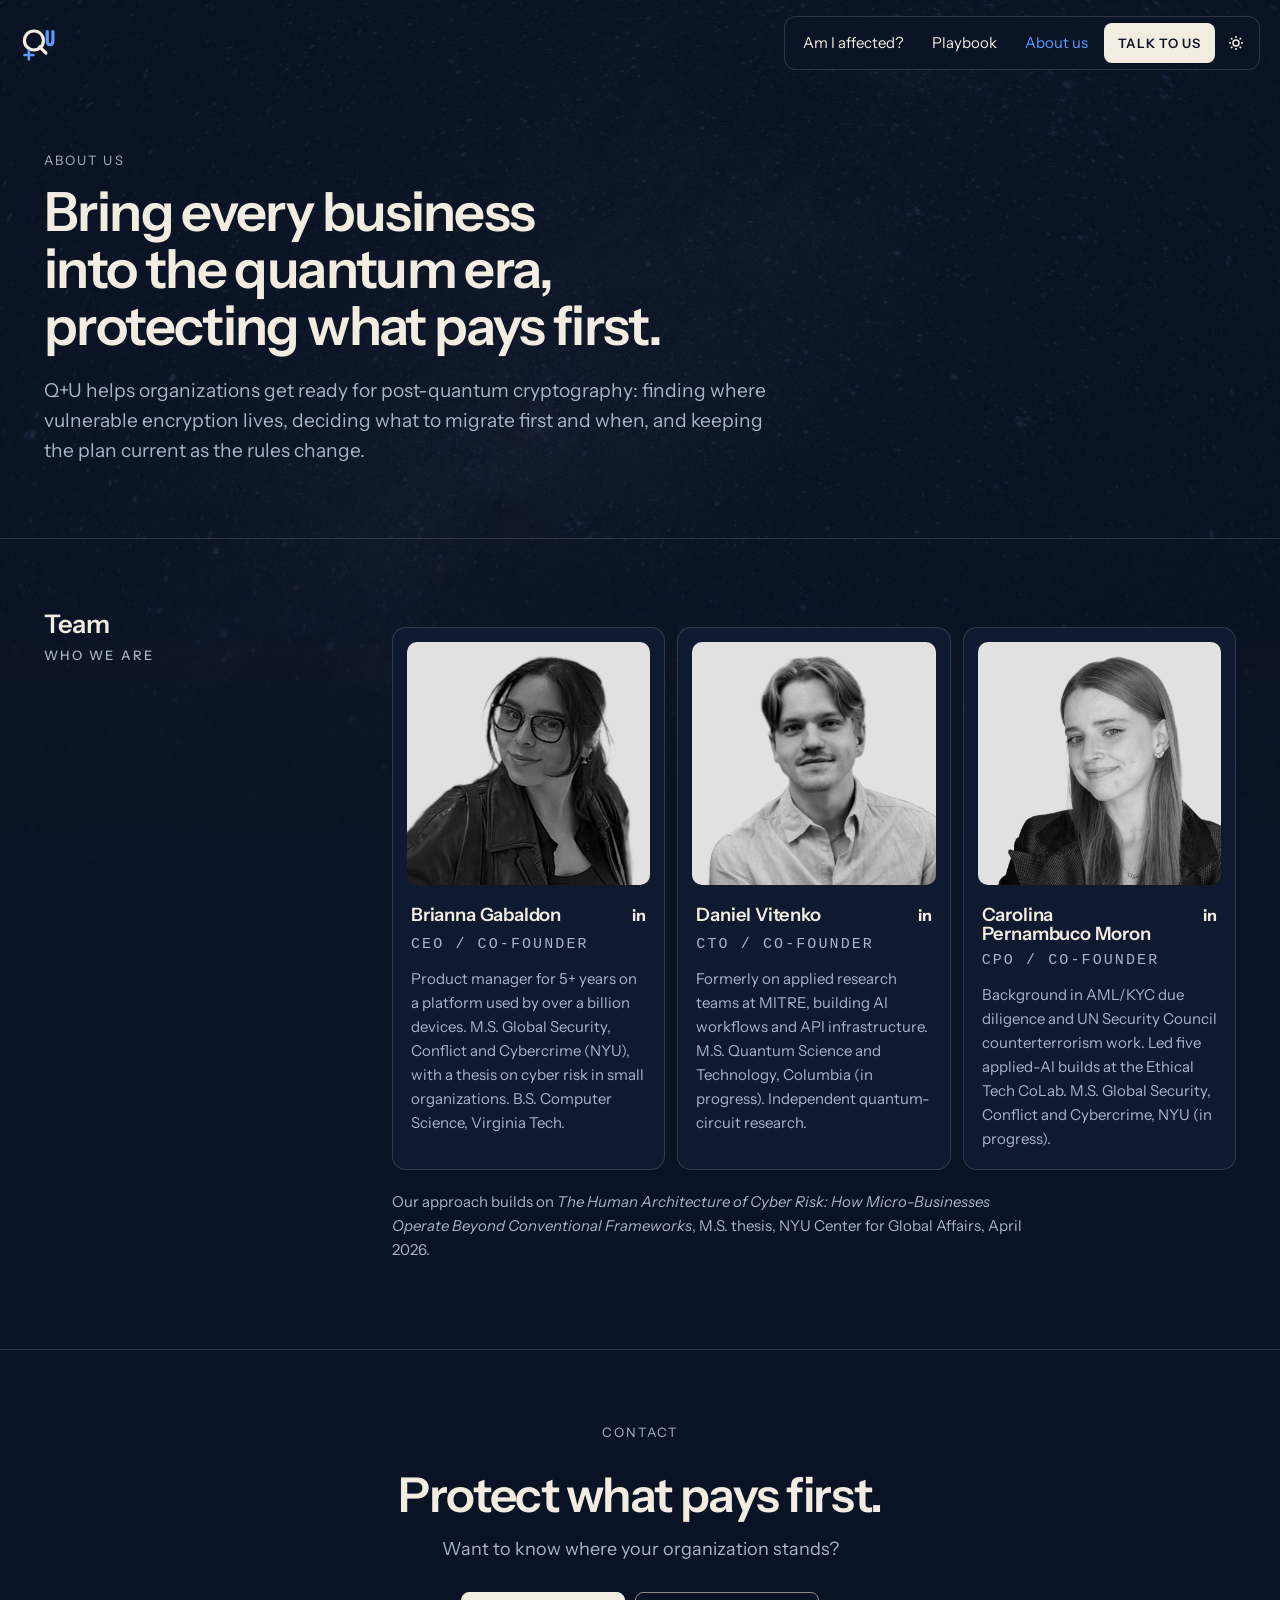
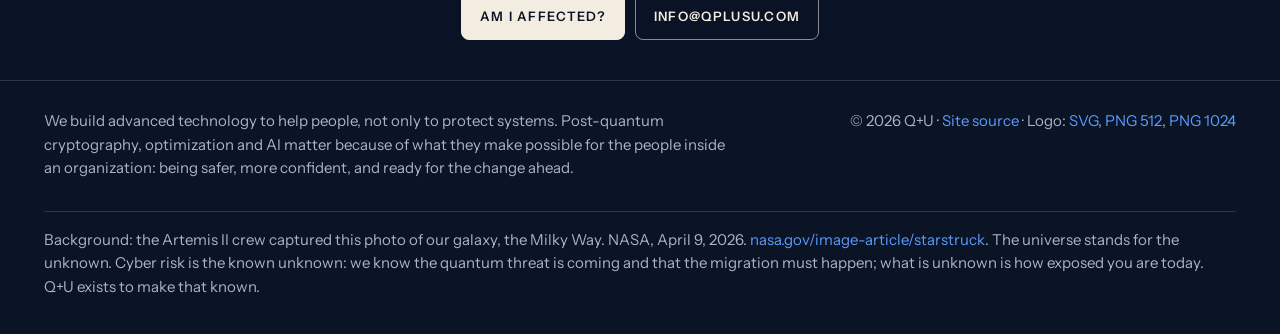
==== commit 003b17d9: "Restructure hero: new headline and three areas; drop 'mid-size' - Headline: 'Get quantum-safe. Prote" ====
--- a/about.html
+++ b/about.html
@@ -22,7 +22,7 @@
   <link rel="stylesheet" href="https://fonts.googleapis.com/css2?family=Instrument+Sans:ital,wght@0,400;0,500;0,600;0,700;1,400&display=swap">
   <meta name="theme-color" content="#0B1426">
   <link rel="icon" href="assets/logo-mark.svg" type="image/svg+xml">
-  <link rel="stylesheet" href="src/styles.css?v=20261103h">
+  <link rel="stylesheet" href="src/styles.css?v=20261103j">
 </head>
 <body>
   <a class="skip" href="#main">Skip to content</a>
@@ -49,7 +49,7 @@
       <div class="wrap">
         <p class="eyebrow">About us</p>
         <h1 class="about-title">Bring every business into the quantum era, protecting what pays first.</h1>
-        <p class="sub about-sub">Q+U helps mid-size organizations get ready for post-quantum cryptography: finding where vulnerable encryption lives, deciding what to migrate first and when, and keeping the plan current as the rules change.</p>
+        <p class="sub about-sub">Q+U helps organizations get ready for post-quantum cryptography: finding where vulnerable encryption lives, deciding what to migrate first and when, and keeping the plan current as the rules change.</p>
       </div>
     </section>
 
--- a/src/styles.css
+++ b/src/styles.css
@@ -332,3 +332,17 @@
 .about-title { font-size: clamp(2rem, 1.3rem + 2.6vw, 3.6rem); letter-spacing: -0.03em; line-height: 1.05; max-width: 20ch; margin: 10px 0 0; }
 .about-sub { margin: 22px 0 0; max-width: 56ch; color: var(--fg-soft); font-size: clamp(1rem, 0.9rem + 0.4vw, 1.2rem); }
 .pill a[aria-current="page"] { color: var(--accent); }
+/* hero readability: soft fade behind the copy, galaxy stays visible on the right */
+.hero::after { content: ""; position: absolute; inset: 0; z-index: -1; pointer-events: none;
+  background: linear-gradient(90deg, color-mix(in srgb, var(--bg) 88%, transparent) 0%, color-mix(in srgb, var(--bg) 70%, transparent) 38%, color-mix(in srgb, var(--bg) 0%, transparent) 62%); }
+@media (max-width: 900px) { .hero::after { background: color-mix(in srgb, var(--bg) 72%, transparent); } }
+.hero .sub { color: color-mix(in srgb, var(--fg) 82%, var(--fg-soft)); }
+.hero .eyebrow { font-size: clamp(0.85rem, 0.75rem + 0.3vw, 1rem); }
+/* hero: three areas */
+.hero h1 { max-width: none; font-size: clamp(2.2rem, 1rem + 2.6vw, 3.4rem); line-height: 1.02; }
+ul.areas { list-style: none; padding: 0; margin: 28px 0 32px; display: grid; grid-template-columns: repeat(3, minmax(0, 1fr)); gap: 18px; max-width: 600px; }
+ul.areas li { display: flex; flex-direction: column; gap: 4px; padding-top: 14px; border-top: 1px solid var(--line-strong); }
+ul.areas svg { width: 22px; height: 22px; fill: none; stroke: var(--accent); stroke-width: 1.6; stroke-linecap: round; stroke-linejoin: round; margin-bottom: 6px; }
+ul.areas b { font-size: var(--fs-0); font-weight: 600; letter-spacing: 0.12em; text-transform: uppercase; color: var(--fg); }
+ul.areas span { font-size: var(--fs-1); line-height: 1.4; color: color-mix(in srgb, var(--fg) 82%, var(--fg-soft)); }
+@media (max-width: 520px) { ul.areas { grid-template-columns: minmax(0, 1fr); gap: 12px; } ul.areas li { flex-direction: row; flex-wrap: wrap; align-items: baseline; column-gap: 10px; padding-top: 10px; } ul.areas svg { margin: 0; align-self: center; } ul.areas span { flex-basis: 100%; } }
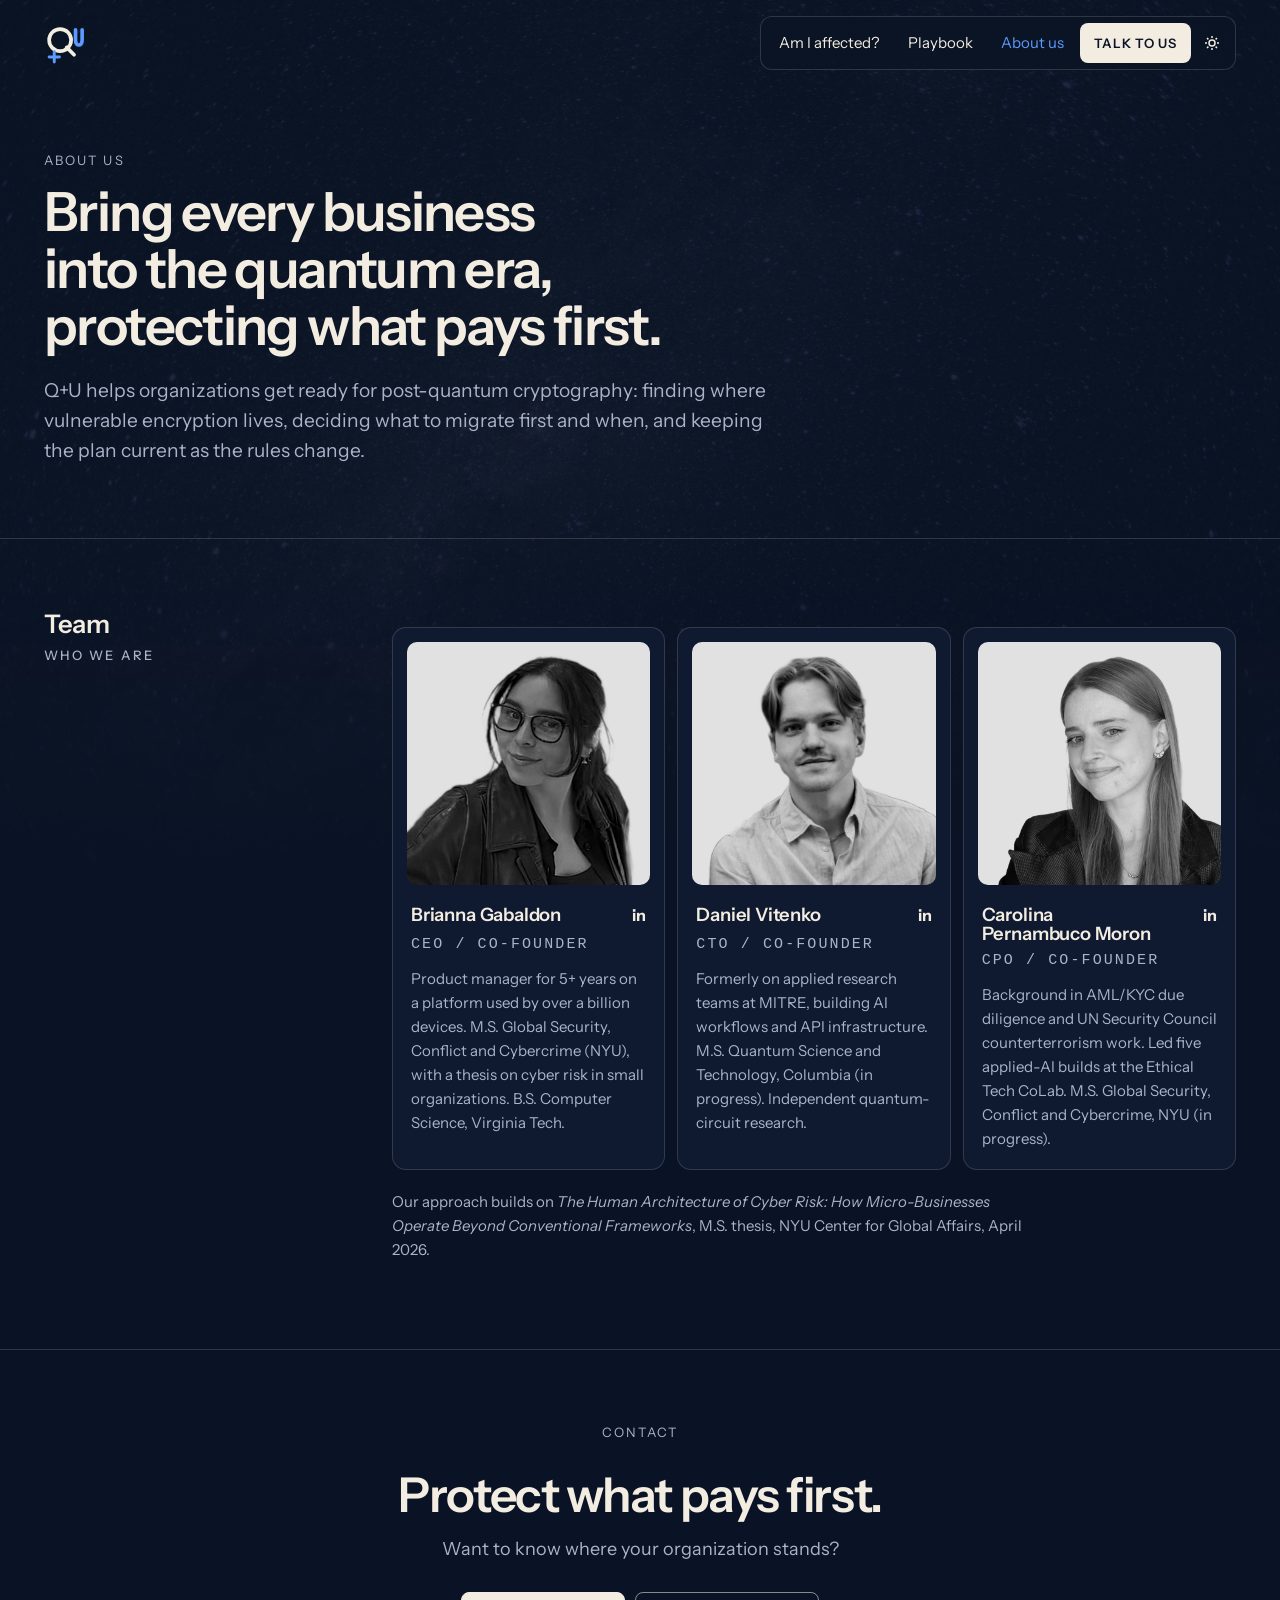
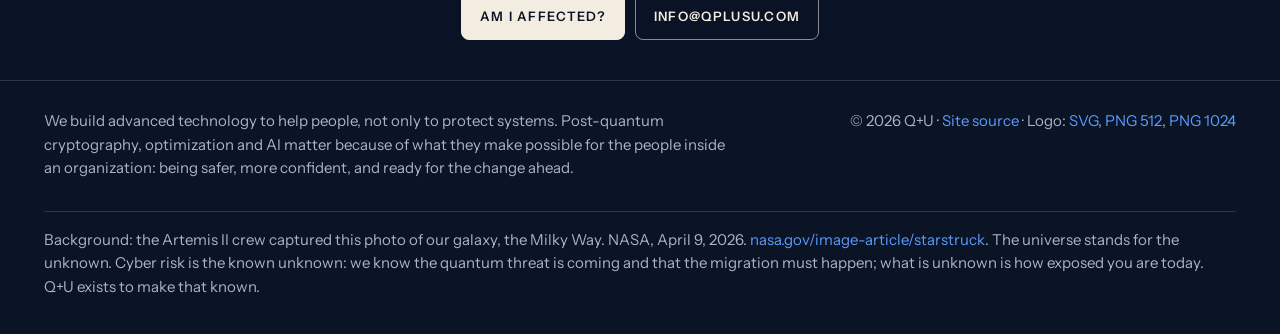
==== commit 3fa01c83: "Fix header and hero scaling across screen sizes - Align the header to the content grid: logo lines u" ====
--- a/about.html
+++ b/about.html
@@ -22,7 +22,7 @@
   <link rel="stylesheet" href="https://fonts.googleapis.com/css2?family=Instrument+Sans:ital,wght@0,400;0,500;0,600;0,700;1,400&display=swap">
   <meta name="theme-color" content="#0B1426">
   <link rel="icon" href="assets/logo-mark.svg" type="image/svg+xml">
-  <link rel="stylesheet" href="src/styles.css?v=20261103j">
+  <link rel="stylesheet" href="src/styles.css?v=20261103k">
 </head>
 <body>
   <a class="skip" href="#main">Skip to content</a>
--- a/src/styles.css
+++ b/src/styles.css
@@ -339,10 +339,27 @@
 .hero .sub { color: color-mix(in srgb, var(--fg) 82%, var(--fg-soft)); }
 .hero .eyebrow { font-size: clamp(0.85rem, 0.75rem + 0.3vw, 1rem); }
 /* hero: three areas */
-.hero h1 { max-width: none; font-size: clamp(2.2rem, 1rem + 2.6vw, 3.4rem); line-height: 1.02; }
+
 ul.areas { list-style: none; padding: 0; margin: 28px 0 32px; display: grid; grid-template-columns: repeat(3, minmax(0, 1fr)); gap: 18px; max-width: 600px; }
 ul.areas li { display: flex; flex-direction: column; gap: 4px; padding-top: 14px; border-top: 1px solid var(--line-strong); }
 ul.areas svg { width: 22px; height: 22px; fill: none; stroke: var(--accent); stroke-width: 1.6; stroke-linecap: round; stroke-linejoin: round; margin-bottom: 6px; }
 ul.areas b { font-size: var(--fs-0); font-weight: 600; letter-spacing: 0.12em; text-transform: uppercase; color: var(--fg); }
 ul.areas span { font-size: var(--fs-1); line-height: 1.4; color: color-mix(in srgb, var(--fg) 82%, var(--fg-soft)); }
 @media (max-width: 520px) { ul.areas { grid-template-columns: minmax(0, 1fr); gap: 12px; } ul.areas li { flex-direction: row; flex-wrap: wrap; align-items: baseline; column-gap: 10px; padding-top: 10px; } ul.areas svg { margin: 0; align-self: center; } ul.areas span { flex-basis: 100%; } }
+/* scaling audit */
+.topbar { padding: 16px max(24px, calc((100vw - 1240px) / 2 + 24px)); }
+.brand svg { width: 44px; height: 44px; }
+@media (min-width: 901px) { .hero-grid { grid-template-columns: minmax(0, 3fr) minmax(0, 2fr); } }
+.hero h1 { max-width: none; font-size: clamp(2.3rem, 0.9rem + 3.3vw, 4rem); line-height: 1.02; letter-spacing: -0.035em; }
+@media (max-width: 900px) {
+  .topbar { padding: 12px 16px; }
+  .brand svg { width: 34px; height: 34px; }
+  .pill { padding: 4px; }
+  .pill .cta { padding: 8px 12px; font-size: 0.75rem; }
+  .pill button { width: 30px; height: 30px; }
+  .hero { padding-block: 112px 48px; }
+  ul.areas { margin: 22px 0 26px; }
+  .hero .btns { flex-direction: column; align-items: stretch; max-width: 320px; }
+  .hero .btns .btn { text-align: center; }
+}
+@media (max-width: 520px) { ul.areas { gap: 0; } ul.areas li { padding: 10px 0; } }
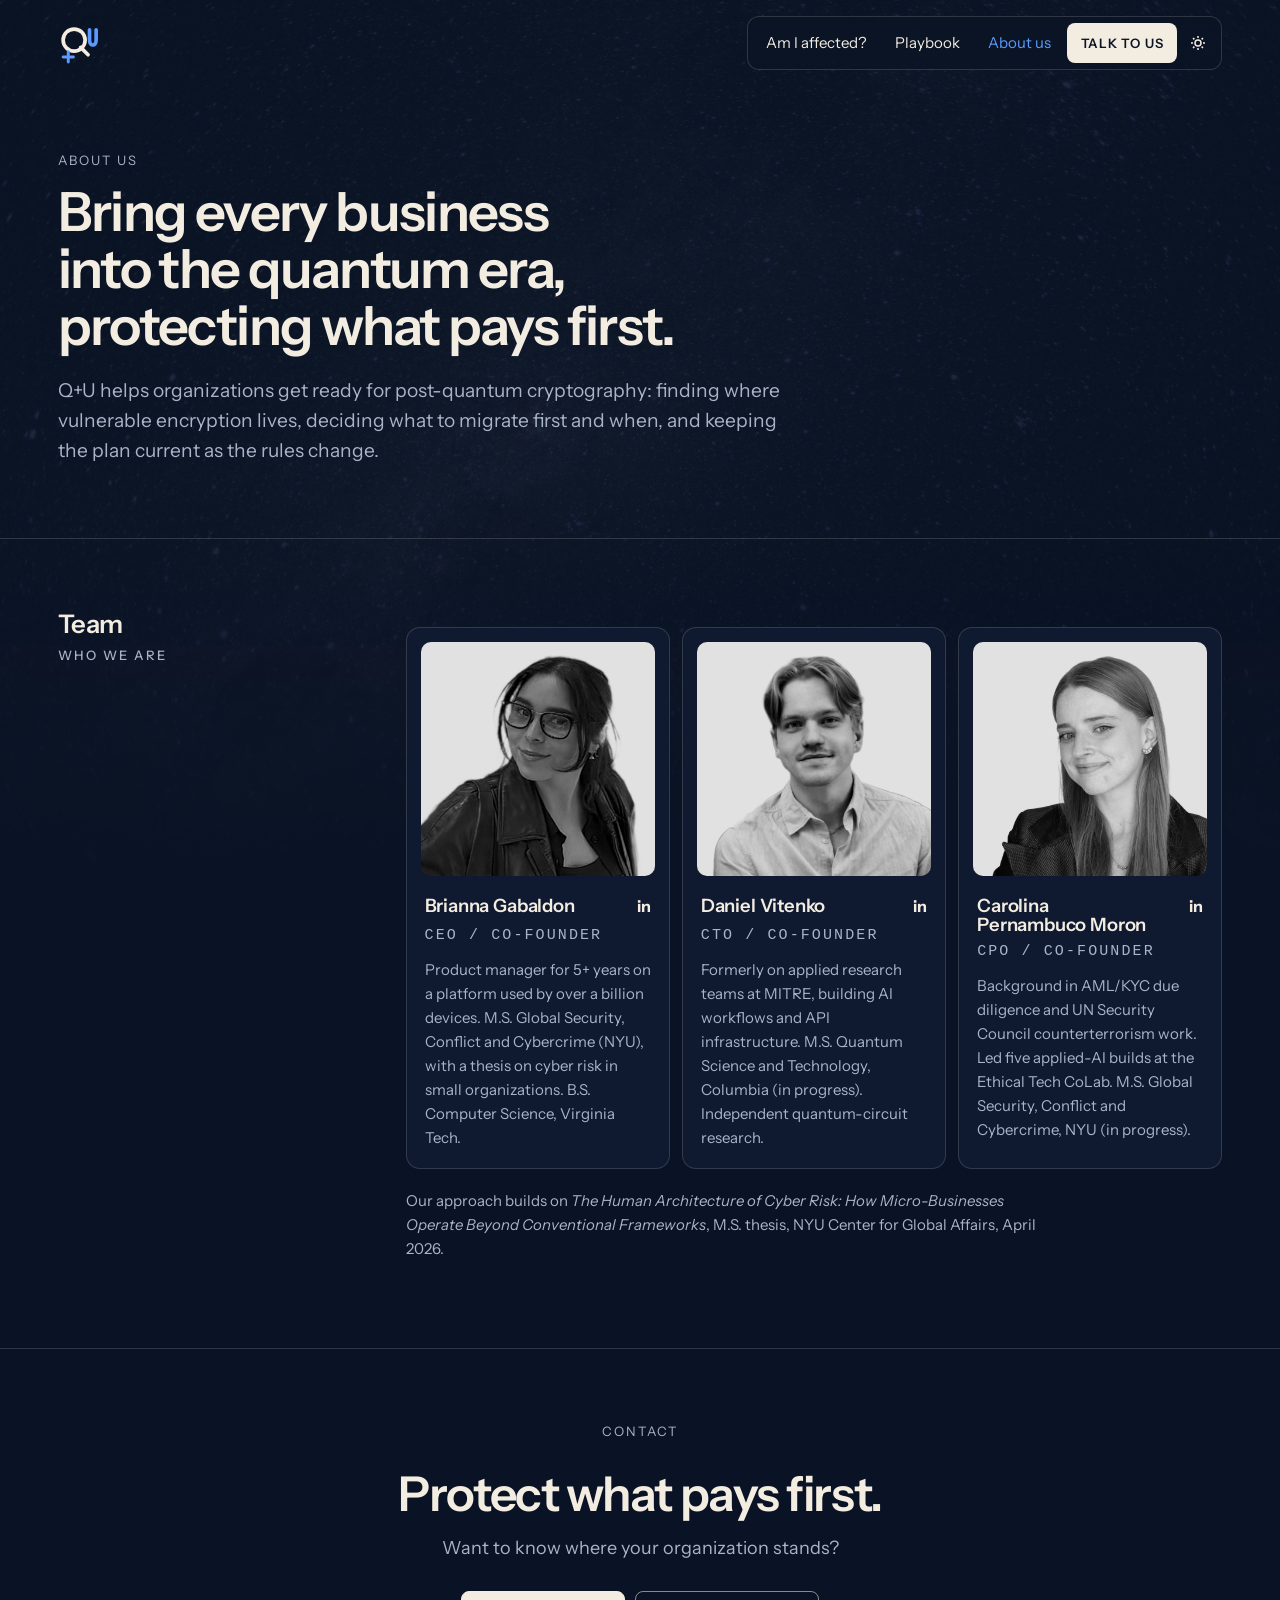
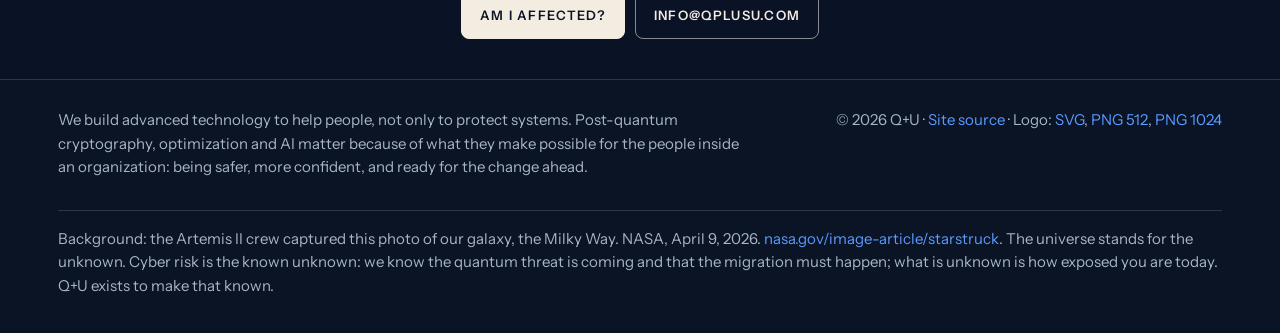
==== commit 6e5ca721: "Use more of wide screens: fluid margins, larger hero - Content max width 1680px with margins that sc" ====
--- a/about.html
+++ b/about.html
@@ -22,7 +22,7 @@
   <link rel="stylesheet" href="https://fonts.googleapis.com/css2?family=Instrument+Sans:ital,wght@0,400;0,500;0,600;0,700;1,400&display=swap">
   <meta name="theme-color" content="#0B1426">
   <link rel="icon" href="assets/logo-mark.svg" type="image/svg+xml">
-  <link rel="stylesheet" href="src/styles.css?v=20261103k">
+  <link rel="stylesheet" href="src/styles.css?v=20261103l">
 </head>
 <body>
   <a class="skip" href="#main">Skip to content</a>
--- a/src/styles.css
+++ b/src/styles.css
@@ -347,7 +347,7 @@
 ul.areas span { font-size: var(--fs-1); line-height: 1.4; color: color-mix(in srgb, var(--fg) 82%, var(--fg-soft)); }
 @media (max-width: 520px) { ul.areas { grid-template-columns: minmax(0, 1fr); gap: 12px; } ul.areas li { flex-direction: row; flex-wrap: wrap; align-items: baseline; column-gap: 10px; padding-top: 10px; } ul.areas svg { margin: 0; align-self: center; } ul.areas span { flex-basis: 100%; } }
 /* scaling audit */
-.topbar { padding: 16px max(24px, calc((100vw - 1240px) / 2 + 24px)); }
+
 .brand svg { width: 44px; height: 44px; }
 @media (min-width: 901px) { .hero-grid { grid-template-columns: minmax(0, 3fr) minmax(0, 2fr); } }
 .hero h1 { max-width: none; font-size: clamp(2.3rem, 0.9rem + 3.3vw, 4rem); line-height: 1.02; letter-spacing: -0.035em; }
@@ -363,3 +363,15 @@
   .hero .btns .btn { text-align: center; }
 }
 @media (max-width: 520px) { ul.areas { gap: 0; } ul.areas li { padding: 10px 0; } }
+/* wide screens: smaller fixed margins, content and hero scale up */
+@media (min-width: 901px) {
+  :root { --gutter: clamp(24px, 4.5vw, 72px); --maxw: 1680px; }
+  .wrap { max-width: var(--maxw); padding-inline: var(--gutter); }
+  .topbar { padding: 16px max(var(--gutter), calc((100vw - var(--maxw)) / 2 + var(--gutter))); }
+  .hero { min-height: min(100svh, 980px); padding-block: 100px 60px; }
+  .hero h1 { font-size: clamp(2.4rem, 0.6rem + 3.9vw, 5rem); }
+  ul.areas { max-width: 680px; }
+  .hero-fig { max-width: 680px; }
+}
+@media (min-width: 901px) and (max-width: 1199px) { .hero-grid { grid-template-columns: minmax(0, 1fr) minmax(0, 1fr); } }
+.hero-fig .ring-key span { white-space: nowrap; }
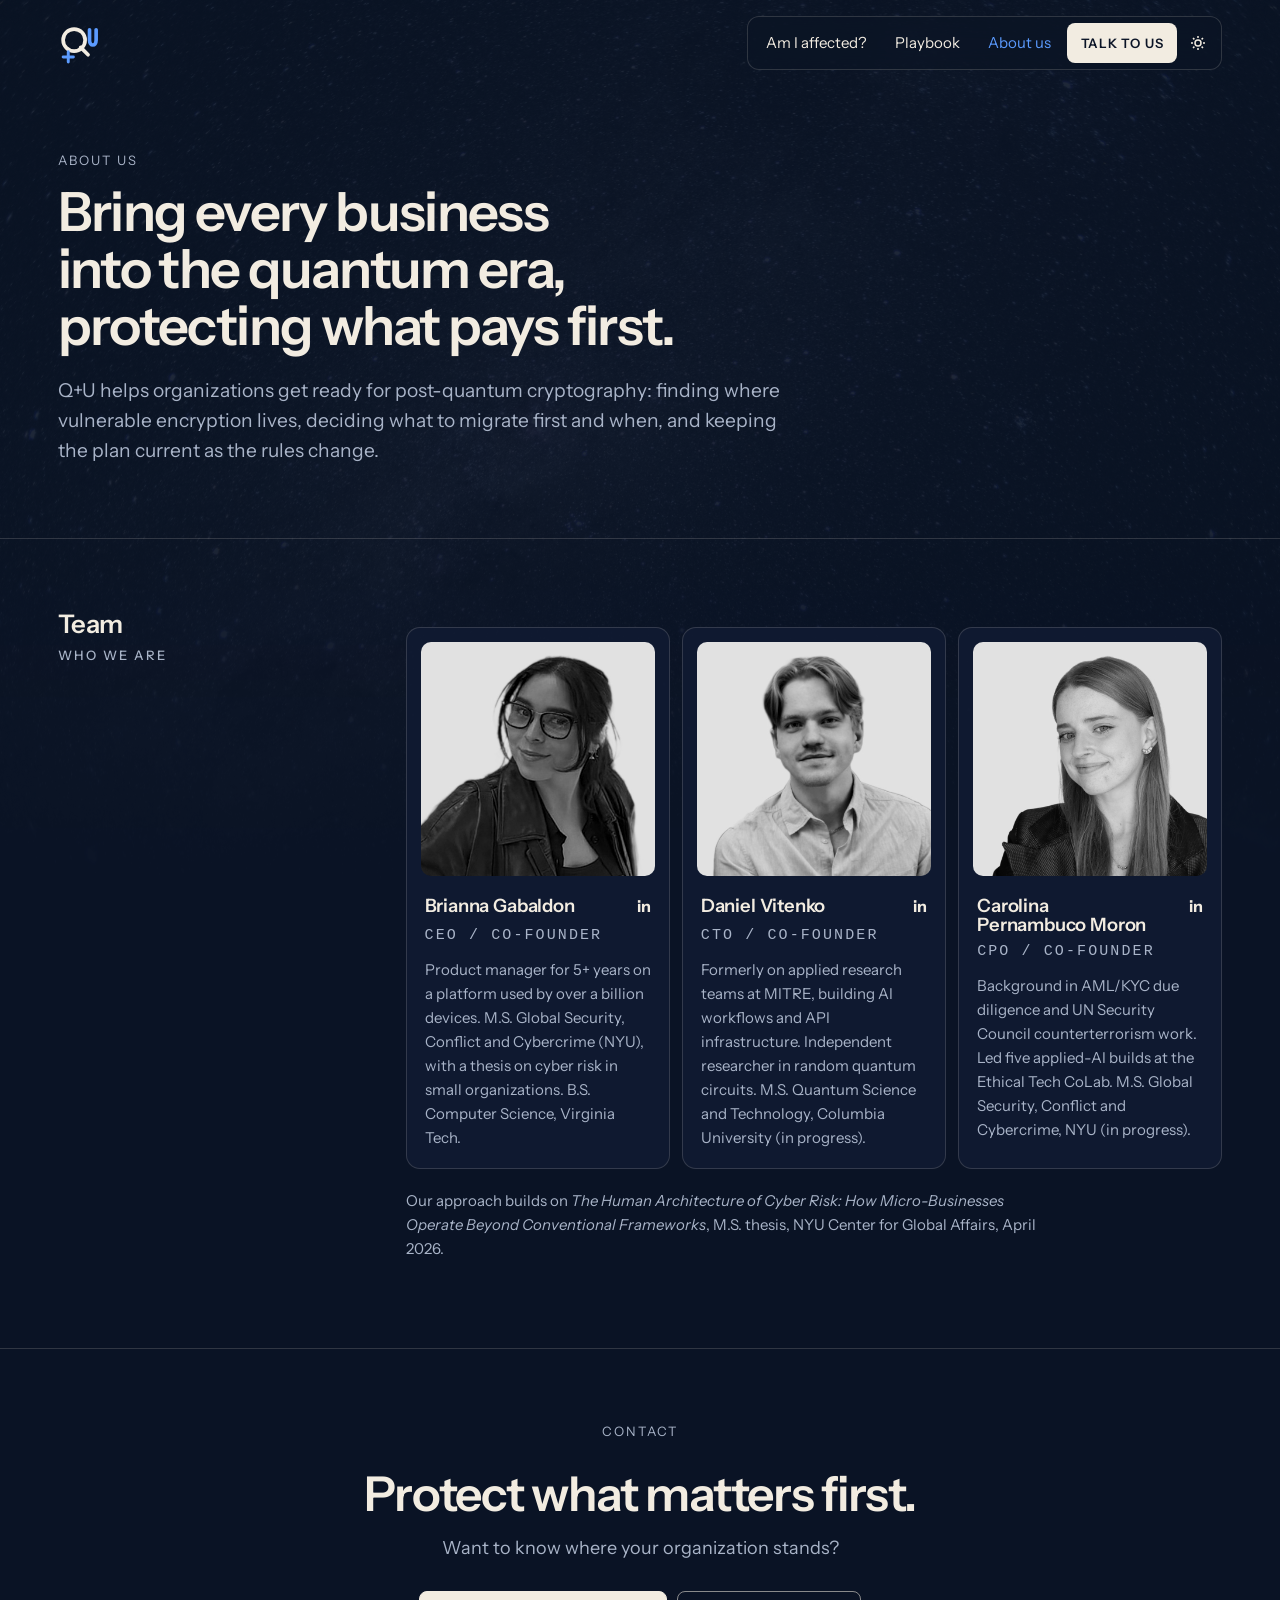
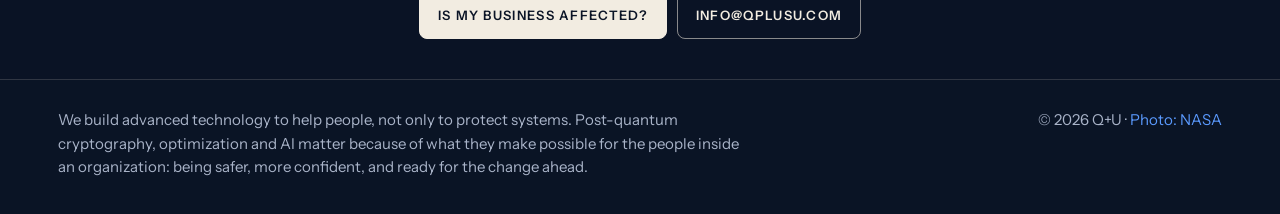
==== commit 9add3b84: "small wording changes, removed some footnotes" ====
--- a/about.html
+++ b/about.html
@@ -22,7 +22,7 @@
   <link rel="stylesheet" href="https://fonts.googleapis.com/css2?family=Instrument+Sans:ital,wght@0,400;0,500;0,600;0,700;1,400&display=swap">
   <meta name="theme-color" content="#0B1426">
   <link rel="icon" href="assets/logo-mark.svg" type="image/svg+xml">
-  <link rel="stylesheet" href="src/styles.css?v=20261103l">
+  <link rel="stylesheet" href="src/styles.css?v=20261103m">
 </head>
 <body>
   <a class="skip" href="#main">Skip to content</a>
@@ -59,7 +59,7 @@
         <div class="reveal">
           <div class="cards">
             <div class="card person"><div class="photo"><img src="assets/team/brianna.jpg?v=6" alt="Brianna Gabaldon" width="800" height="800" loading="lazy"></div><div class="who"><h3>Brianna Gabaldon</h3><a class="li" href="https://www.linkedin.com/in/brianna-gabaldon-328011149/" rel="noopener" aria-label="Brianna Gabaldon on LinkedIn">in</a></div><span class="role">CEO / Co-founder</span><p class="fine">Product manager for 5+ years on a platform used by over a billion devices. M.S. Global Security, Conflict and Cybercrime (NYU), with a thesis on cyber risk in small organizations. B.S. Computer Science, Virginia Tech.</p></div>
-            <div class="card person"><div class="photo"><img src="assets/team/daniel.jpg?v=6" alt="Daniel Vitenko" width="800" height="800" loading="lazy"></div><div class="who"><h3>Daniel Vitenko</h3><a class="li" href="https://www.linkedin.com/in/daniel-vitenko/" rel="noopener" aria-label="Daniel Vitenko on LinkedIn">in</a></div><span class="role">CTO / Co-founder</span><p class="fine">Formerly on applied research teams at MITRE, building AI workflows and API infrastructure. M.S. Quantum Science and Technology, Columbia (in progress). Independent quantum-circuit research.</p></div>
+            <div class="card person"><div class="photo"><img src="assets/team/daniel.jpg?v=6" alt="Daniel Vitenko" width="800" height="800" loading="lazy"></div><div class="who"><h3>Daniel Vitenko</h3><a class="li" href="https://www.linkedin.com/in/daniel-vitenko/" rel="noopener" aria-label="Daniel Vitenko on LinkedIn">in</a></div><span class="role">CTO / Co-founder</span><p class="fine">Formerly on applied research teams at MITRE, building AI workflows and API infrastructure. Independent researcher in random quantum circuits. M.S. Quantum Science and Technology, Columbia University (in progress).</p></div>
             <div class="card person"><div class="photo"><img src="assets/team/carolina.jpg?v=6" alt="Carolina Pernambuco Moron" width="800" height="800" loading="lazy"></div><div class="who"><h3>Carolina Pernambuco Moron</h3><a class="li" href="https://www.linkedin.com/in/carolina-pernambuco-moron/" rel="noopener" aria-label="Carolina Pernambuco Moron on LinkedIn">in</a></div><span class="role">CPO / Co-founder</span><p class="fine">Background in AML/KYC due diligence and UN Security Council counterterrorism work. Led five applied-AI builds at the Ethical Tech CoLab. M.S. Global Security, Conflict and Cybercrime, NYU (in progress).</p></div>
           </div>
           <p class="fine" style="margin-top:20px">Our approach builds on <em>The Human Architecture of Cyber Risk: How Micro-Businesses Operate Beyond Conventional Frameworks</em>, M.S. thesis, NYU Center for Global Affairs, April 2026.</p>
@@ -70,10 +70,10 @@
     <section class="block" id="contact">
       <div class="wrap contact-inner reveal">
         <p class="eyebrow">Contact</p>
-        <h2>Protect what pays first.</h2>
+        <h2>Protect what matters first.</h2>
         <p>Want to know where your organization stands?</p>
         <div class="btns">
-          <a class="btn solid" href="./#check">Am I affected?</a>
+          <a class="btn solid" href="./#check">Is my business affected?</a>
           <a class="btn" href="mailto:info@qplusu.com">info@qplusu.com</a>
         </div>
       </div>
@@ -83,8 +83,7 @@
   <footer class="site">
     <div class="wrap">
       <p>We build advanced technology to help people, not only to protect systems. Post-quantum cryptography, optimization and AI matter because of what they make possible for the people inside an organization: being safer, more confident, and ready for the change ahead.</p>
-      <p>© 2026 Q+U · <a href="https://github.com/QplusU/qplusu.github.io">Site source</a> · Logo: <a href="assets/brand/qplusu-mark.svg" download>SVG</a>, <a href="assets/brand/qplusu-mark-512.png" download>PNG 512</a>, <a href="assets/brand/qplusu-mark-1024.png" download>PNG 1024</a></p>
-      <p class="credit">Background: the Artemis II crew captured this photo of our galaxy, the Milky Way. NASA, April 9, 2026. <a href="https://www.nasa.gov/image-article/starstruck/" rel="noopener">nasa.gov/image-article/starstruck</a>. The universe stands for the unknown. Cyber risk is the known unknown: we know the quantum threat is coming and that the migration must happen; what is unknown is how exposed you are today. Q+U exists to make that known.</p>
+      <p>© 2026 Q+U · <a href="https://www.nasa.gov/image-article/starstruck/" rel="noopener">Photo: NASA</a></p>
     </div>
   </footer>
   <script>
--- a/src/styles.css
+++ b/src/styles.css
@@ -171,7 +171,6 @@
 /* wave band under the contact call to action */
 .wave-band { position: relative; height: clamp(360px, 46vw, 620px); margin-top: -16px; }
 .wave-band canvas { position: absolute; inset: 0; width: 100%; height: 100%; display: block; }
-.wave-band .ring-key { left: 24px; bottom: 10px; }
 section#contact { padding-block: 40px 0; }
 
 /* contact + footer */
@@ -179,7 +178,6 @@
 .contact-inner h2 { font-size: clamp(1.8rem, 1.2rem + 2.4vw, 3rem); letter-spacing: -0.03em; }
 .contact-inner p { margin: 16px auto 28px; color: var(--fg-soft); }
 footer.site { border-top: 1px solid var(--line); padding: 28px 0 36px; font-size: var(--fs-1); color: var(--fg-soft); background: color-mix(in srgb, var(--bg) 85%, transparent); }
-footer.site .credit { flex-basis: 100%; max-width: none; border-top: 1px solid var(--line); padding-top: 16px; margin-top: 8px; }
 footer.site .wrap { display: flex; justify-content: space-between; gap: 24px; flex-wrap: wrap; }
 footer.site p { margin: 0; max-width: 70ch; }
 
@@ -295,12 +293,12 @@
 .checkform button { cursor: pointer; font-family: var(--font); }
 .checkform .fine { margin: 10px 0 0; }
 /* business / legal / security map */
-table.matrix { border-collapse: collapse; width: 100%; max-width: 900px; font-size: var(--fs-1); margin: 8px 0 4px; }
+table.matrix { border-collapse: collapse; width: 100%; max-width: 1040px; font-size: var(--fs-1); margin: 8px 0 4px; }
 table.matrix th, table.matrix td { text-align: left; vertical-align: top; padding: 14px 14px 14px 0; border-top: 1px solid var(--line); }
 table.matrix tbody tr:last-child th, table.matrix tbody tr:last-child td { border-bottom: 1px solid var(--line); }
 table.matrix thead th { border-top: 0; font-size: var(--fs-0); font-weight: 600; letter-spacing: 0.12em; text-transform: uppercase; color: var(--accent); }
-table.matrix tbody th { font-size: var(--fs-0); font-weight: 600; letter-spacing: 0.12em; text-transform: uppercase; color: var(--fg); width: 16%; }
-table.matrix td { color: var(--fg-soft); width: 28%; }
+table.matrix tbody th { font-size: var(--fs-0); font-weight: 600; letter-spacing: 0.12em; text-transform: uppercase; color: var(--fg); width: 12%; }
+table.matrix td { color: var(--fg-soft); width: 22%; }
 @media (max-width: 700px) {
   table.matrix thead { display: none; }
   table.matrix, table.matrix tbody, table.matrix tr, table.matrix th, table.matrix td { display: block; width: auto; }
